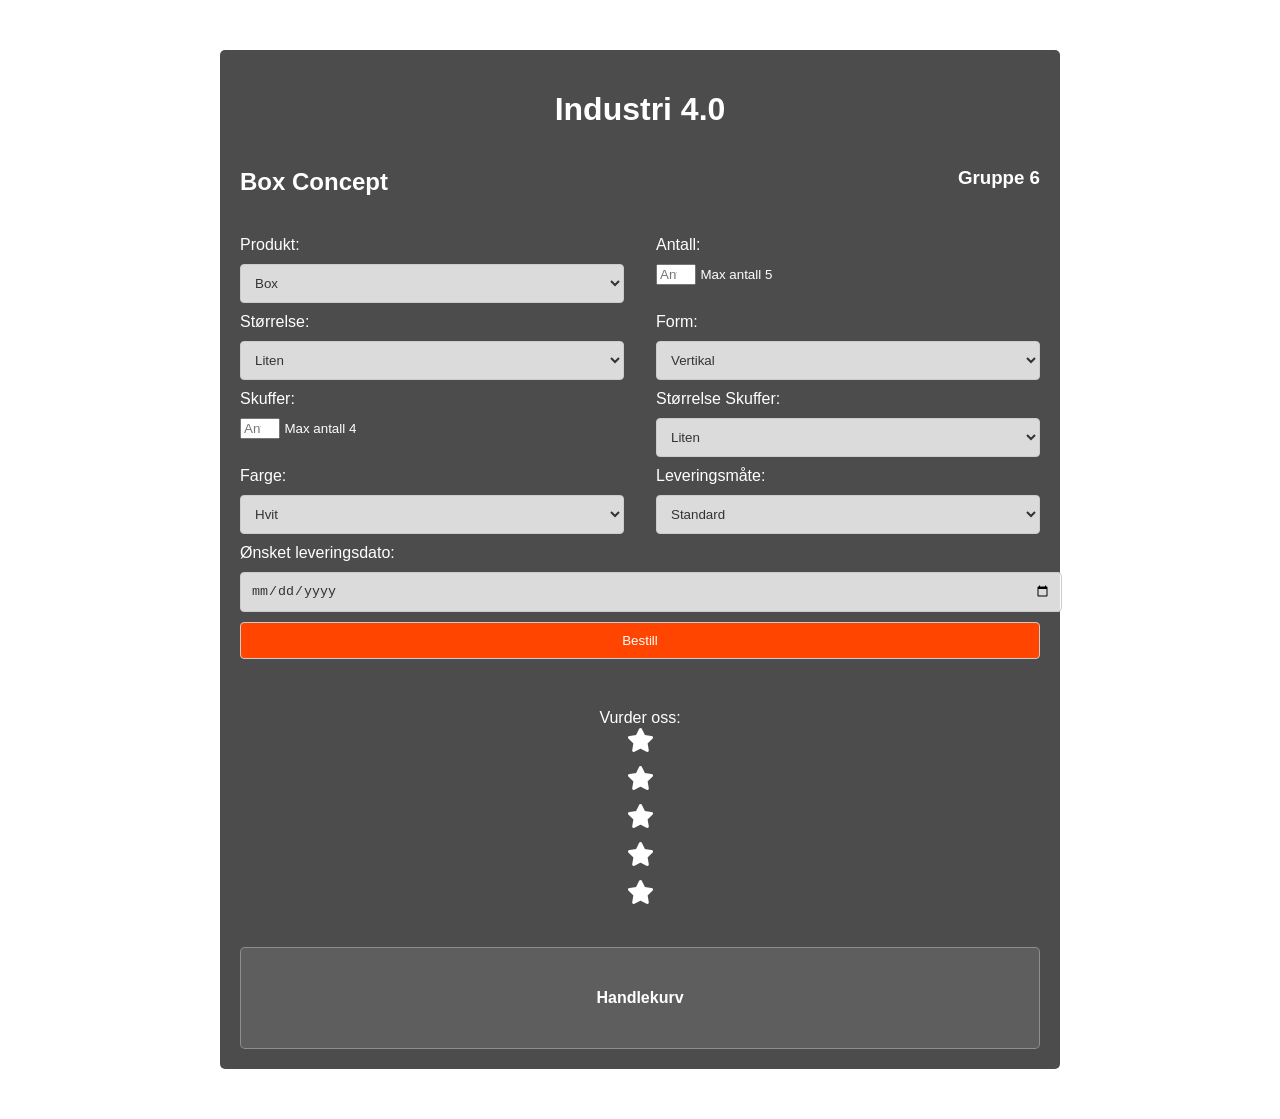
==== index.html @ 98e6fbeb "rename" ====
<!DOCTYPE html>
<html lang="no">

<head>
    <meta charset="UTF-8">
    <meta name="viewport" content="width=device-width, initial-scale=1.0">
    <title>Bestillingsside</title>
    <link rel="stylesheet" href="https://cdnjs.cloudflare.com/ajax/libs/font-awesome/5.15.3/css/all.min.css">
    <style>
        body {
            font-family: Arial, sans-serif;
            background: url('https://images.pexels.com/photos/373543/pexels-photo-373543.jpeg?auto=compress&cs=tinysrgb&dpr=2&h=650&w=940') no-repeat center center fixed;
            background-size: cover;
            margin: 0;
            padding: 0;
            color: #fff;
        }

        .container {
            max-width: 800px;
            margin: 50px auto;
            background-color: rgba(0, 0, 0, 0.7);
            padding: 20px;
            border-radius: 5px;
            box-shadow: 0 0 10px rgba(255, 255, 255, 0.3);
        }

        h1 {
            text-align: center;
            margin-bottom: 20px;
        }

        .sub-header {
            display: flex;
            justify-content: space-between;
            margin-bottom: 20px;
        }

        label {
            display: block;
            margin-bottom: 10px;
        }

        .input-group {
            display: flex;
            justify-content: space-between;
        }

        .input-group div {
            width: 48%;
        }

        input[type="text"], input[type="date"],
        input[type="submit"], input[type="radio"],
        select {
            width: 100%;
            padding: 10px;
            margin-bottom: 10px;
            border: 1px solid #ccc;
            border-radius: 4px;
            background-color: rgba(255, 255, 255, 0.8);
            color: #333;
        }

        input[type="submit"] {
            background-color: #ff4500;
            color: #fff;
            cursor: pointer;
        }

        input[type="submit"]:hover {
            background-color: #ff6347;
        }

        .rating {
            text-align: center;
            margin-top: 40px;
        }

        .rating label {
            font-size: 24px;
            cursor: pointer;
            padding: 0 5px;
        }

        input[type="radio"] {
            display: none;
        }

        input[type="radio"]:checked ~ label {
            color: gold;
        }

        /* Styles for the cart */
        .cart {
            margin-top: 40px;
            padding: 20px;
            background-color: rgba(255, 255, 255, 0.1);
            border: 1px solid rgba(255, 255, 255, 0.3);
            border-radius: 5px;
        }

        .cart h4 {
            text-align: center;
            color: #fff;
        }

        .cart-item {
            display: flex;
            justify-content: space-between;
            margin-bottom: 10px;
        }
    </style>
</head>

<body>
    <div class="container">
        <h1>Industri 4.0</h1>
        <div class="sub-header">
            <h2>Box Concept</h2>
            <h3>Gruppe 6</h3>
        </div>
        <form id="orderForm">
            <div class="input-group">
                <div>
                    <label for="product">Produkt:</label>
                    <select id="product" name="product" required>
                        <option value="Box">Box</option>
                    </select>
                </div>
                <div>
                    <label for="quantity">Antall:</label>
                    <input type="number" id="quantity" name="quantity" placeholder="Antall Box" min=1 max=5 required>
                    <small>Max antall 5</small>
                </div>
            </div>

            <div class="input-group">
                <div>
                    <label for="size">Størrelse:</label>
                    <select id="size" name="size">
                        <option value="Liten">Liten</option>
                        <option value="Medium">Medium</option>
                        <option value="Stor">Stor</option>
                    </select>
                </div>
                <div>
                    <label for="form">Form:</label>
                    <select id="form" name="form">
                        <option value="Vertikal">Vertikal</option>
                        <option value="Horisontal">Horisontal</option>
                    </select>
                </div>
            </div>

            <div class="input-group">
                <div>
                    <label for="drawers">Skuffer:</label>
                    <input type="number" id="drawers" name="drawers" placeholder="Antall skuffer" min=1 max=4>
                    <small>Max antall 4</small>
                </div>
                <div>
                    <label for="drawerSize">Størrelse Skuffer:</label>
                    <select id="drawerSize" name="drawerSize">
                        <option value="Liten">Liten</option>
                        <option value="Medium">Medium</option>
                        <option value="Stor">Stor</option>
                    </select>
                </div>
            </div>

            <div class="input-group">
                <div>
                    <label for="color">Farge:</label>
                    <select id="color" name="color">
                        <option value="Hvit">Hvit</option>
                        <option value="Svart">Svart</option>
                        <option value="Blå">Blå</option>
                        <option value="Rød">Rød</option>
                        <option value="Grønn">Grønn</option>
                    </select>
                </div>
                <div>
                    <label for="delivery">Leveringsmåte:</label>
                    <select id="delivery" name="delivery">
                        <option value="Standard">Standard</option>
                        <option value="Express">Express</option>
                    </select>
                </div>
            </div>

            <label for="deliveryDate">Ønsket leveringsdato:</label>
            <input type="date" id="deliveryDate" name="deliveryDate">

            <input type="submit" value="Bestill">
        </form>

        <div class="rating">
            <span>Vurder oss:</span>
            <input type="radio" id="star5" name="rating" value="5">
            <label for="star5" title="5 stjerner"><i class="fas fa-star"></i></label>
            <input type="radio" id="star4" name="rating" value="4">
            <label for="star4" title="4 stjerner"><i class="fas fa-star"></i></label>
            <input type="radio" id="star3" name="rating" value="3">
            <label for="star3" title="3 stjerner"><i class="fas fa-star"></i></label>
            <input type="radio" id="star2" name="rating" value="2">
            <label for="star2" title="2 stjerner"><i class="fas fa-star"></i></label>
            <input type="radio" id="star1" name="rating" value="1">
            <label for="star1" title="1 stjerne"><i class="fas fa-star"></i></label>
        </div>

        <!-- Handlekurv -->
        <div class="cart" id="cart">
            <h4>Handlekurv</h4>
            <!-- Innholdet i handlekurven vil bli lagt til her -->
        </div>
    </div>

    <script>
        document.getElementById('orderForm').addEventListener('submit', function (e) {
            e.preventDefault();

            let product = document.getElementById('product').value;
            let quantity = document.getElementById('quantity').value;
            let size = document.getElementById('size').value;
            let form = document.getElementById('form').value;
            let drawers = document.getElementById('drawers').value;
            let drawerSize = document.getElementById('drawerSize').value;
            let delivery = document.getElementById('delivery').value;
            let color = document.getElementById('color').value;
            let deliveryDate = document.getElementById('deliveryDate').value;

            let notificationMessage = `Du har bestilt ${quantity} ${size} ${form} ${product} i ${color} med ${drawers} ${drawerSize} skuffer og ${delivery} levering den ${deliveryDate}!`;
            alert(notificationMessage);

            // Legger til produktet i handlekurven
            let cart = document.getElementById('cart');
            let cartItem = document.createElement('div');
            cartItem.className = 'cart-item';
            cartItem.innerHTML = `
                <span>${product} (${size}, ${form}, ${color}, ${drawers} skuffer av ${drawerSize} størrelse)</span>
                <span>${quantity} stk</span>
            `;
            cart.appendChild(cartItem);
        });
    </script>
</body>

</html>
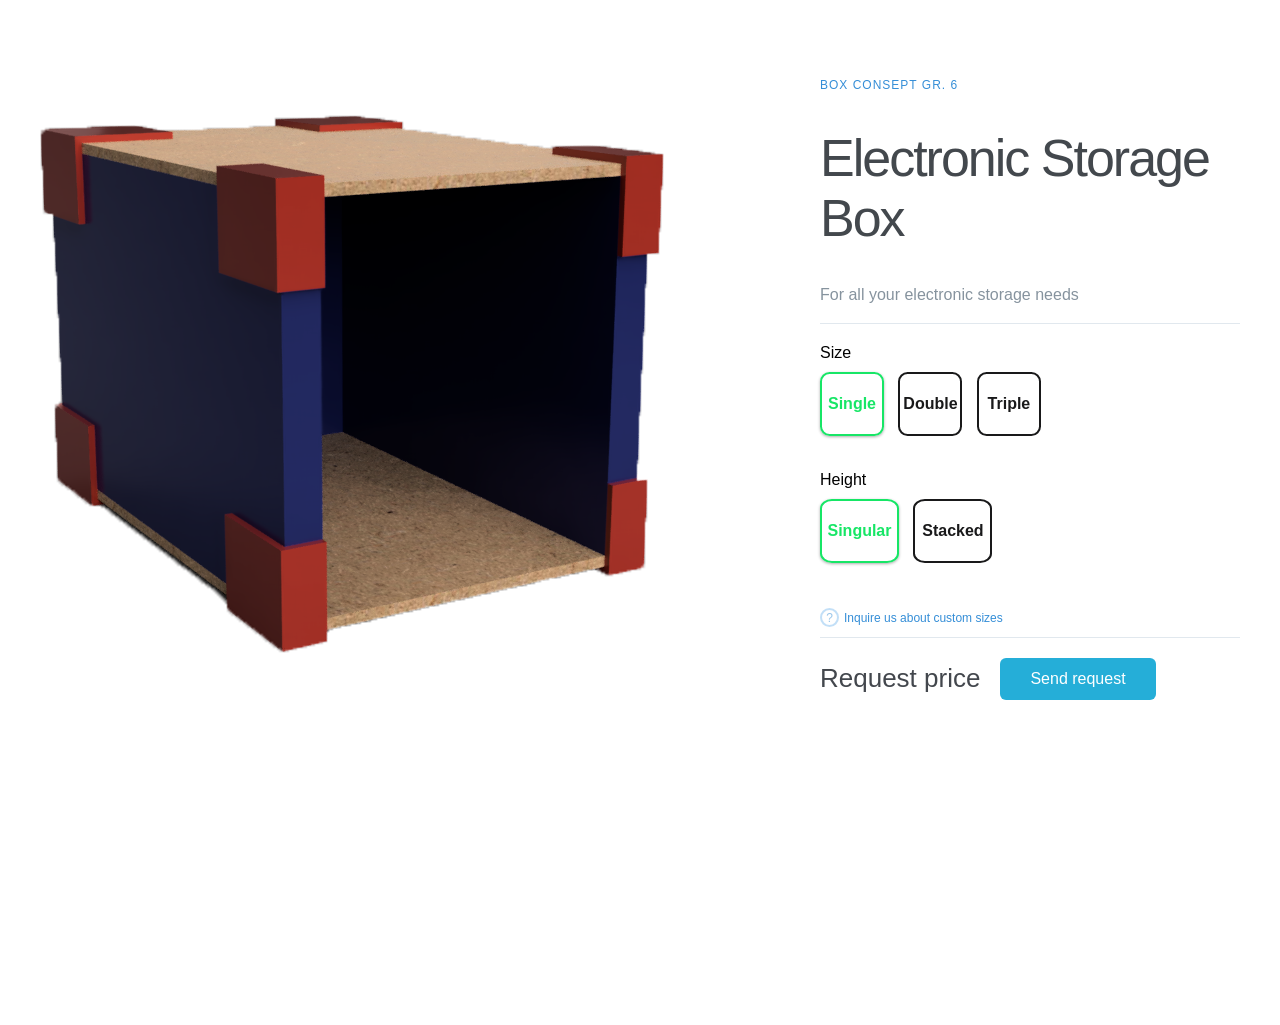
==== commit 5bdd5f5d: "all new website" ====
--- a/index.html
+++ b/index.html
@@ -1,249 +1,71 @@
 <!DOCTYPE html>
-<html lang="no">
+<html>
+    <head>
+        <meta charset="utf-8">
+        <meta name="viewport" content="width=device-width, initial-scale=1">
+        <title>Box Consept</title>
+        <link href="style.css" rel="stylesheet">
+    </head>
+<body>
+    <main class="container">
 
-<head>
-    <meta charset="UTF-8">
-    <meta name="viewport" content="width=device-width, initial-scale=1.0">
-    <title>Bestillingsside</title>
-    <link rel="stylesheet" href="https://cdnjs.cloudflare.com/ajax/libs/font-awesome/5.15.3/css/all.min.css">
-    <style>
-        body {
-            font-family: Arial, sans-serif;
-            background: url('https://images.pexels.com/photos/373543/pexels-photo-373543.jpeg?auto=compress&cs=tinysrgb&dpr=2&h=650&w=940') no-repeat center center fixed;
-            background-size: cover;
-            margin: 0;
-            padding: 0;
-            color: #fff;
-        }
+        <div class="left-column">
+            <img data-image="single" class="active" src="images/single.png" alt="">
+            <img data-image="double" src="images/double.png" alt="">
+            <img data-image="triple" src="images/triple.png" alt="">
+            <img data-image="stackedsingle" src="images/stackedsingle.png" alt="">
+            <img data-image="stackeddouble" src="images/stackeddouble.png" alt="">
+            <img data-image="stackedtriple" src="images/stackedtriple.png" alt="">
+        </div>
 
-        .container {
-            max-width: 800px;
-            margin: 50px auto;
-            background-color: rgba(0, 0, 0, 0.7);
-            padding: 20px;
-            border-radius: 5px;
-            box-shadow: 0 0 10px rgba(255, 255, 255, 0.3);
-        }
+        <div class="right-column">
+            <div class="product-description">
+                <span>Box consept gr. 6</span>
+                <h1>Electronic Storage Box</h1>
+                <p>For all your electronic storage needs</p>
+        </div>
 
-        h1 {
-            text-align: center;
-            margin-bottom: 20px;
-        }
-
-        .sub-header {
-            display: flex;
-            justify-content: space-between;
-            margin-bottom: 20px;
-        }
-
-        label {
-            display: block;
-            margin-bottom: 10px;
-        }
-
-        .input-group {
-            display: flex;
-            justify-content: space-between;
-        }
-
-        .input-group div {
-            width: 48%;
-        }
-
-        input[type="text"], input[type="date"],
-        input[type="submit"], input[type="radio"],
-        select {
-            width: 100%;
-            padding: 10px;
-            margin-bottom: 10px;
-            border: 1px solid #ccc;
-            border-radius: 4px;
-            background-color: rgba(255, 255, 255, 0.8);
-            color: #333;
-        }
-
-        input[type="submit"] {
-            background-color: #ff4500;
-            color: #fff;
-            cursor: pointer;
-        }
-
-        input[type="submit"]:hover {
-            background-color: #ff6347;
-        }
-
-        .rating {
-            text-align: center;
-            margin-top: 40px;
-        }
-
-        .rating label {
-            font-size: 24px;
-            cursor: pointer;
-            padding: 0 5px;
-        }
-
-        input[type="radio"] {
-            display: none;
-        }
-
-        input[type="radio"]:checked ~ label {
-            color: gold;
-        }
-
-        /* Styles for the cart */
-        .cart {
-            margin-top: 40px;
-            padding: 20px;
-            background-color: rgba(255, 255, 255, 0.1);
-            border: 1px solid rgba(255, 255, 255, 0.3);
-            border-radius: 5px;
-        }
-
-        .cart h4 {
-            text-align: center;
-            color: #fff;
-        }
-
-        .cart-item {
-            display: flex;
-            justify-content: space-between;
-            margin-bottom: 10px;
-        }
-    </style>
-</head>
-
-<body>
-    <div class="container">
-        <h1>Industri 4.0</h1>
-        <div class="sub-header">
-            <h2>Box Concept</h2>
-            <h3>Gruppe 6</h3>
-        </div>
-        <form id="orderForm">
-            <div class="input-group">
-                <div>
-                    <label for="product">Produkt:</label>
-                    <select id="product" name="product" required>
-                        <option value="Box">Box</option>
-                    </select>
-                </div>
-                <div>
-                    <label for="quantity">Antall:</label>
-                    <input type="number" id="quantity" name="quantity" placeholder="Antall Box" min=1 max=5 required>
-                    <small>Max antall 5</small>
+        <div class="product-configuration">
+            <div class="product-size">
+                <span>Size</span>
+                <div class="size-choose">
+                    <div>
+                        <input data-image = "single" type="radio" value="single" id="single" name="size" checked>
+                        <label for="single">Single</label>
+                    </div>
+                    <div>
+                        <input data-image = "double" type="radio" value="double" id="double" name="size">
+                        <label for="double">Double</label>
+                    </div>
+                    <div>
+                        <input data-image = "triple" type="radio" value="triple" id="triple" name="size">
+                        <label for="triple">Triple</label>
+                    </div>
                 </div>
             </div>
 
-            <div class="input-group">
-                <div>
-                    <label for="size">Størrelse:</label>
-                    <select id="size" name="size">
-                        <option value="Liten">Liten</option>
-                        <option value="Medium">Medium</option>
-                        <option value="Stor">Stor</option>
-                    </select>
+            <div class="height-config">
+                <span>Height</span>
+                <div class="height-choose">
+                    <div>
+                        <input data-image = "singular" type="radio" value="singular" id="singular" name="height" checked>
+                        <label for="singular">Singular</label>
+                    </div>
+                    <div>
+                        <input data-image = "stacked" type="radio" value="stacked" id="stacked" name="height">
+                        <label for="stacked">Stacked</label>
+                    </div>
                 </div>
-                <div>
-                    <label for="form">Form:</label>
-                    <select id="form" name="form">
-                        <option value="Vertikal">Vertikal</option>
-                        <option value="Horisontal">Horisontal</option>
-                    </select>
-                </div>
+                <a href="#">Inquire  us about custom sizes</a>
             </div>
-
-            <div class="input-group">
-                <div>
-                    <label for="drawers">Skuffer:</label>
-                    <input type="number" id="drawers" name="drawers" placeholder="Antall skuffer" min=1 max=4>
-                    <small>Max antall 4</small>
-                </div>
-                <div>
-                    <label for="drawerSize">Størrelse Skuffer:</label>
-                    <select id="drawerSize" name="drawerSize">
-                        <option value="Liten">Liten</option>
-                        <option value="Medium">Medium</option>
-                        <option value="Stor">Stor</option>
-                    </select>
-                </div>
-            </div>
-
-            <div class="input-group">
-                <div>
-                    <label for="color">Farge:</label>
-                    <select id="color" name="color">
-                        <option value="Hvit">Hvit</option>
-                        <option value="Svart">Svart</option>
-                        <option value="Blå">Blå</option>
-                        <option value="Rød">Rød</option>
-                        <option value="Grønn">Grønn</option>
-                    </select>
-                </div>
-                <div>
-                    <label for="delivery">Leveringsmåte:</label>
-                    <select id="delivery" name="delivery">
-                        <option value="Standard">Standard</option>
-                        <option value="Express">Express</option>
-                    </select>
-                </div>
-            </div>
-
-            <label for="deliveryDate">Ønsket leveringsdato:</label>
-            <input type="date" id="deliveryDate" name="deliveryDate">
-
-            <input type="submit" value="Bestill">
-        </form>
-
-        <div class="rating">
-            <span>Vurder oss:</span>
-            <input type="radio" id="star5" name="rating" value="5">
-            <label for="star5" title="5 stjerner"><i class="fas fa-star"></i></label>
-            <input type="radio" id="star4" name="rating" value="4">
-            <label for="star4" title="4 stjerner"><i class="fas fa-star"></i></label>
-            <input type="radio" id="star3" name="rating" value="3">
-            <label for="star3" title="3 stjerner"><i class="fas fa-star"></i></label>
-            <input type="radio" id="star2" name="rating" value="2">
-            <label for="star2" title="2 stjerner"><i class="fas fa-star"></i></label>
-            <input type="radio" id="star1" name="rating" value="1">
-            <label for="star1" title="1 stjerne"><i class="fas fa-star"></i></label>
         </div>
 
-        <!-- Handlekurv -->
-        <div class="cart" id="cart">
-            <h4>Handlekurv</h4>
-            <!-- Innholdet i handlekurven vil bli lagt til her -->
-        </div>
-    </div>
-
-    <script>
-        document.getElementById('orderForm').addEventListener('submit', function (e) {
-            e.preventDefault();
-
-            let product = document.getElementById('product').value;
-            let quantity = document.getElementById('quantity').value;
-            let size = document.getElementById('size').value;
-            let form = document.getElementById('form').value;
-            let drawers = document.getElementById('drawers').value;
-            let drawerSize = document.getElementById('drawerSize').value;
-            let delivery = document.getElementById('delivery').value;
-            let color = document.getElementById('color').value;
-            let deliveryDate = document.getElementById('deliveryDate').value;
-
-            let notificationMessage = `Du har bestilt ${quantity} ${size} ${form} ${product} i ${color} med ${drawers} ${drawerSize} skuffer og ${delivery} levering den ${deliveryDate}!`;
-            alert(notificationMessage);
-
-            // Legger til produktet i handlekurven
-            let cart = document.getElementById('cart');
-            let cartItem = document.createElement('div');
-            cartItem.className = 'cart-item';
-            cartItem.innerHTML = `
-                <span>${product} (${size}, ${form}, ${color}, ${drawers} skuffer av ${drawerSize} størrelse)</span>
-                <span>${quantity} stk</span>
-            `;
-            cart.appendChild(cartItem);
-        });
-    </script>
-</body>
-
-</html>
+            <div class="product-price">
+                <span>Request price</span>
+                <a href="#" class="cart-btn">Send request</a>
+            </div>
+        </main>
+        <script src="https://cdnjs.cloudflare.com/ajax/libs/jquery/3.1.1/jquery.min.js" charset="utf-8"></script>
+        <script src="script.js" charset="utf-8"></script>
+    </body>
+</html>
--- a/style.css
+++ b/style.css
@@ -0,0 +1,229 @@
+heigt, body{
+    height: 100%;
+    width: 100%;
+    margin: 0;
+    font-family: 'Roboto', sans-serif;
+}
+
+.container{
+    max-width: 1200px;
+    margin: 0 auto;
+    padding: 15px;
+    display: flex;
+}
+
+.left-column{
+    width: 65%;
+    position: relative;
+}
+
+.right-column{
+    width: 35%;
+    margin-top: 60px;
+}
+
+.left-column img{
+    width: 80%;
+    position: absolute;
+    left: 0;
+    top: 0;
+    opacity: 0;
+    margin-top: 100px;
+    transition: all 0.3s ease;
+}
+
+.left-column img.active{
+    opacity: 1;
+}
+
+.product-description{
+    border-bottom: 1px solid #E1E8EE;
+    margin-bottom: 20px;
+}
+
+.product-description span{
+    font-size: 12px;
+    color: #358ED7;
+    letter-spacing: 1px;
+    text-transform: uppercase;
+    text-decoration: none;
+}
+
+.product-description h1 {
+    font-weight: 300;
+    font-size: 52px;
+    color: #43484D;
+    letter-spacing: -2px;
+}
+.product-description p {
+    font-size: 16px;
+    font-weight: 300;
+    color: #86939E;
+    line-height: 24px;
+}
+
+/* Size config */
+.product-size{
+    margin-bottom: 30px;
+}
+
+.size-choose div{
+    display: inline-block;
+}
+
+.size-choose input[type="radio"]{
+    display: none;
+}
+
+.size-choose input[type="radio"] + label{
+    display: inline-block;
+    border-radius: 15%;
+    width: 60px;
+    height: 60px;
+    margin-right: 10px;
+    margin-bottom: 5px;
+    margin-top: 10px;
+    text-align: center;
+    line-height: 60px;
+    border: 2px solid #19191a;
+    color: #19191a;
+    font-weight: 600;
+    cursor: pointer;
+    transition: all 0.3s ease;
+}
+
+.size-choose input[type="radio"] + label:hover{
+    border-color: #17e666;
+    color: #17e666;
+    box-shadow: 0 1px 3px 0 rgba(0, 0, 0,0.33);
+}
+
+.size-choose input[type="radio"]:checked + label{
+    border-color: #17e666;
+    color: #17e666;
+    box-shadow: 0 1px 3px 0 rgba(0, 0, 0,0.33);
+}
+
+/* Height config*/
+.height-choose{
+    margin-bottom: 30px;
+}
+
+.height-choose div{
+    display: inline-block;
+}
+
+.height-choose input[type="radio"]{
+    display: none;
+}
+
+.height-choose input[type="radio"] + label{
+    display: inline-block;
+    border-radius: 15%;
+    width: 75px;
+    height: 60px;
+    margin-right: 10px;
+    margin-bottom: 5px;
+    margin-top: 10px;
+    text-align: center;
+    line-height: 60px;
+    border: 2px solid #19191a;
+    color: #19191a;
+    font-weight: 600;
+    cursor: pointer;
+    transition: all 0.3s ease;
+}
+
+.height-choose input[type="radio"] + label:hover{
+    border-color: #17e666;
+    color: #17e666;
+    box-shadow: 0 1px 3px 0 rgba(0, 0, 0,0.33);
+}
+
+.height-choose input[type="radio"]:checked + label{
+    border-color: #17e666;
+    color: #17e666;
+    box-shadow: 0 1px 3px 0 rgba(0, 0, 0,0.33);
+}
+
+.height-config{
+    border-bottom: 1px solid #E1E8EE;
+    margin-bottom: 20px;
+}
+
+.height-config a{
+    color: #358ED7;
+    text-decoration: none; 
+    font-size: 12px;
+    position:relative;
+    margin: 10px 0;
+    display: inline-block;
+}
+
+.height-config a:before {
+    content: "?";
+    height: 15px;
+    width: 15px;
+    border-radius: 50%;
+    border: 2px solid rgba(15, 132, 228, 0.5);
+    display: inline-block;
+    text-align: center;
+    line-height: 16px;
+    opacity: 0.5;
+    margin-right: 5px;
+}
+
+/* Product Price */
+.product-price{
+    display: flex;
+    align-items: center;
+}
+
+.product-price span{
+    font-size: 26px;
+    font-weight: 300;
+    color: #43474D;
+    margin-right: 20px;
+}
+
+.cart-btn{
+    display: inline-block;
+    background-color: #25aed8;
+    border-radius: 6px;
+    font-size: 16px;
+    color: white;
+    text-decoration: none;
+    padding: 12px 30px;
+    transition: all .5s ease;
+}
+
+.cart-btn:hover{
+    background-color: #0066ff;
+}
+
+/* Responsive */
+@media (max-width: 940px) {
+    .container{
+        flex-direction: column;
+        margin-top: 60px;
+    }
+
+    .left-column,
+    .right-column{
+        width: 100%;
+    }
+
+    .left-column img{
+        width: 300px;
+        right: 0;
+        top: -65px;
+        left: initial;
+    }
+}
+
+@media (max-width: 535px) {
+    .left-column img{
+        width: 220px;
+        top: -85px;
+    }
+}
